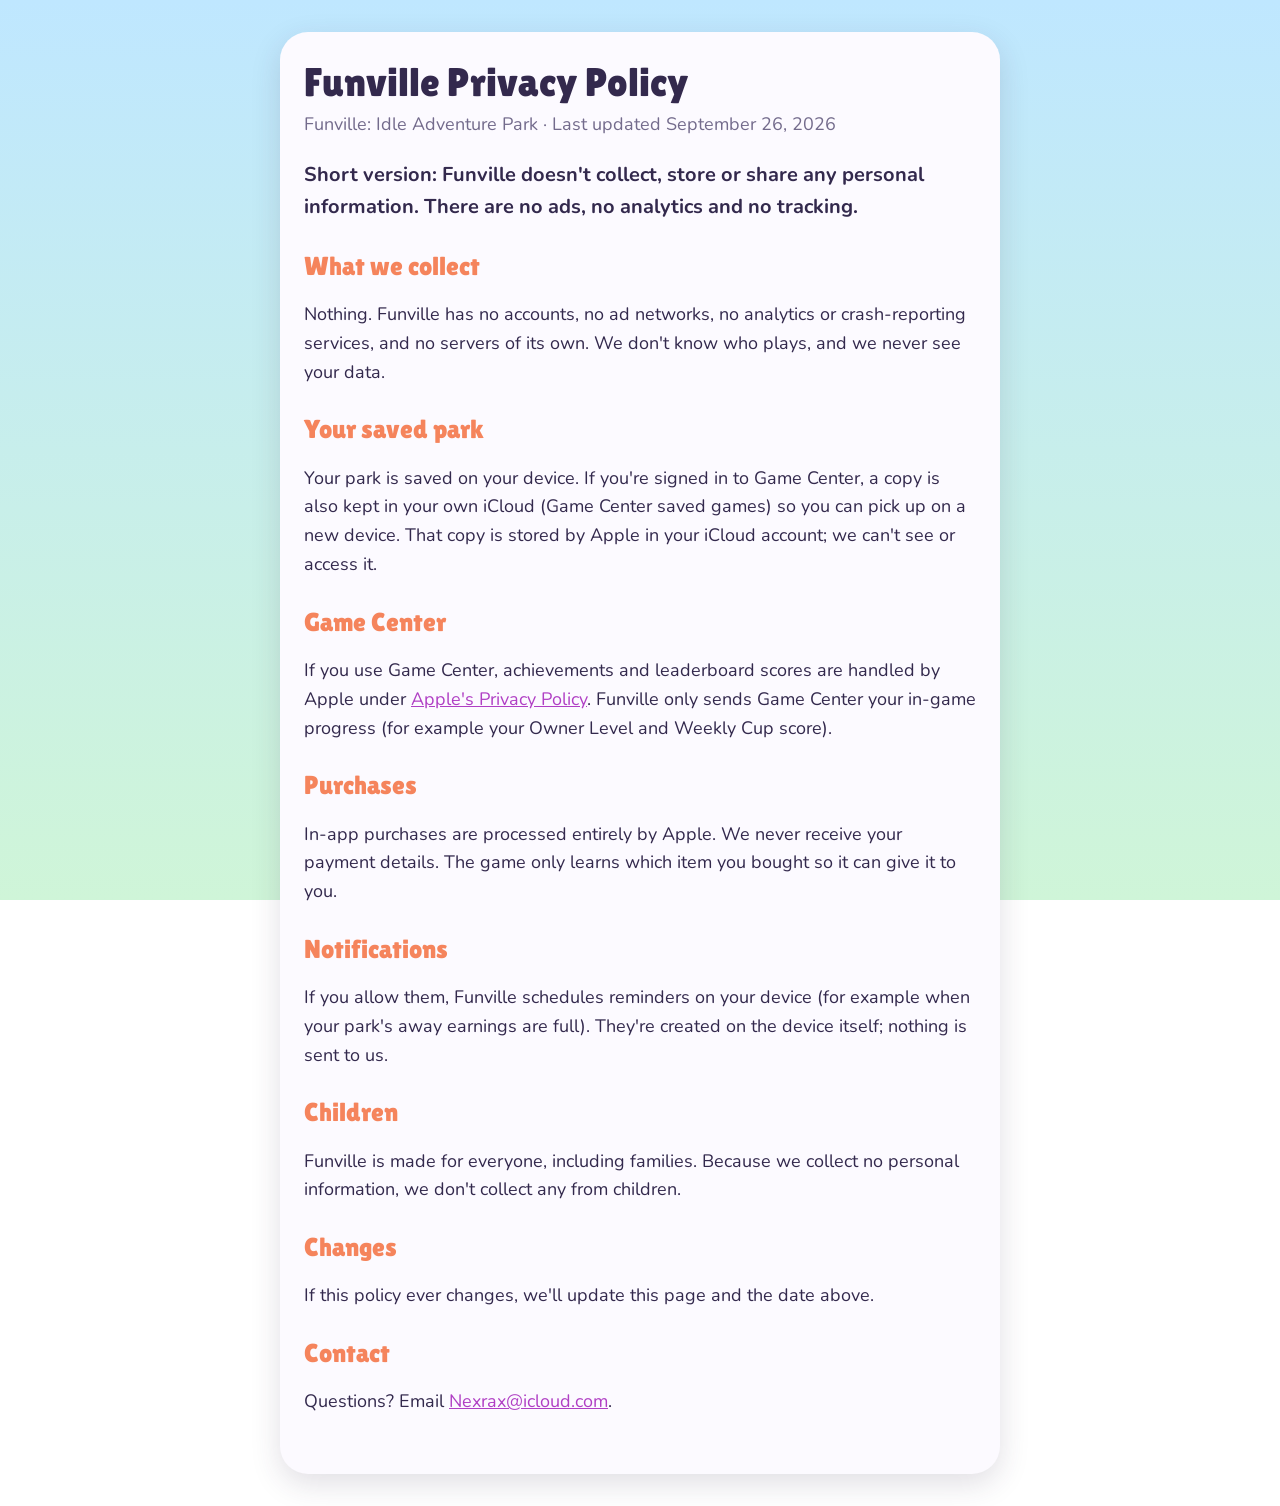
==== privacy.html @ 4a24f175 "Funville support and privacy pages" ====
<!doctype html>
<html lang="en">
<head>
<meta charset="utf-8">
<meta name="viewport" content="width=device-width, initial-scale=1">
<title>Funville Privacy Policy</title>
<link href="https://fonts.googleapis.com/css2?family=Lilita+One&family=Nunito:wght@400;700;900&display=swap" rel="stylesheet">
<link rel="stylesheet" href="site.css">
</head>
<body>
<main>
<h1>Funville Privacy Policy</h1>
<p class="meta">Funville: Idle Adventure Park · Last updated September 26, 2026</p>

<p class="lead">Short version: Funville doesn't collect, store or share any personal information. There are no ads, no analytics and no tracking.</p>

<h2>What we collect</h2>
<p>Nothing. Funville has no accounts, no ad networks, no analytics or crash-reporting services, and no servers of its own. We don't know who plays, and we never see your data.</p>

<h2>Your saved park</h2>
<p>Your park is saved on your device. If you're signed in to Game Center, a copy is also kept in your own iCloud (Game Center saved games) so you can pick up on a new device. That copy is stored by Apple in your iCloud account; we can't see or access it.</p>

<h2>Game Center</h2>
<p>If you use Game Center, achievements and leaderboard scores are handled by Apple under <a href="https://www.apple.com/legal/privacy/">Apple's Privacy Policy</a>. Funville only sends Game Center your in-game progress (for example your Owner Level and Weekly Cup score).</p>

<h2>Purchases</h2>
<p>In-app purchases are processed entirely by Apple. We never receive your payment details. The game only learns which item you bought so it can give it to you.</p>

<h2>Notifications</h2>
<p>If you allow them, Funville schedules reminders on your device (for example when your park's away earnings are full). They're created on the device itself; nothing is sent to us.</p>

<h2>Children</h2>
<p>Funville is made for everyone, including families. Because we collect no personal information, we don't collect any from children.</p>

<h2>Changes</h2>
<p>If this policy ever changes, we'll update this page and the date above.</p>

<h2>Contact</h2>
<p>Questions? Email <a href="mailto:Nexrax@icloud.com">Nexrax@icloud.com</a>.</p>
</main>
</body>
</html>
---- site.css ----
:root { --ink: #33294D; --soft: #736B8C; --coral: #F5845C; --paper: #FCFAFF; --sky: #BFE7FF; --mint: #CFF5D8; }
* { box-sizing: border-box; }
body { margin: 0; font: 400 18px/1.6 'Nunito', system-ui, sans-serif; color: var(--ink);
  background: linear-gradient(180deg, var(--sky), var(--mint)) fixed; }
main { max-width: 720px; margin: 32px auto; padding: 28px 24px 40px; background: var(--paper);
  border-radius: 28px; box-shadow: 0 10px 30px rgba(51, 41, 77, .15); }
@media (max-width: 760px) { main { margin: 16px; } }
h1 { font: 400 40px/1.1 'Lilita One', sans-serif; margin: 0 0 6px; }
h2 { font: 400 26px/1.2 'Lilita One', sans-serif; color: var(--coral); margin: 28px 0 6px; }
h3 { font-weight: 900; font-size: 19px; margin: 18px 0 2px; }
.meta { color: var(--soft); margin: 0 0 18px; }
.lead { font-weight: 700; font-size: 20px; }
a { color: #B03FC4; }
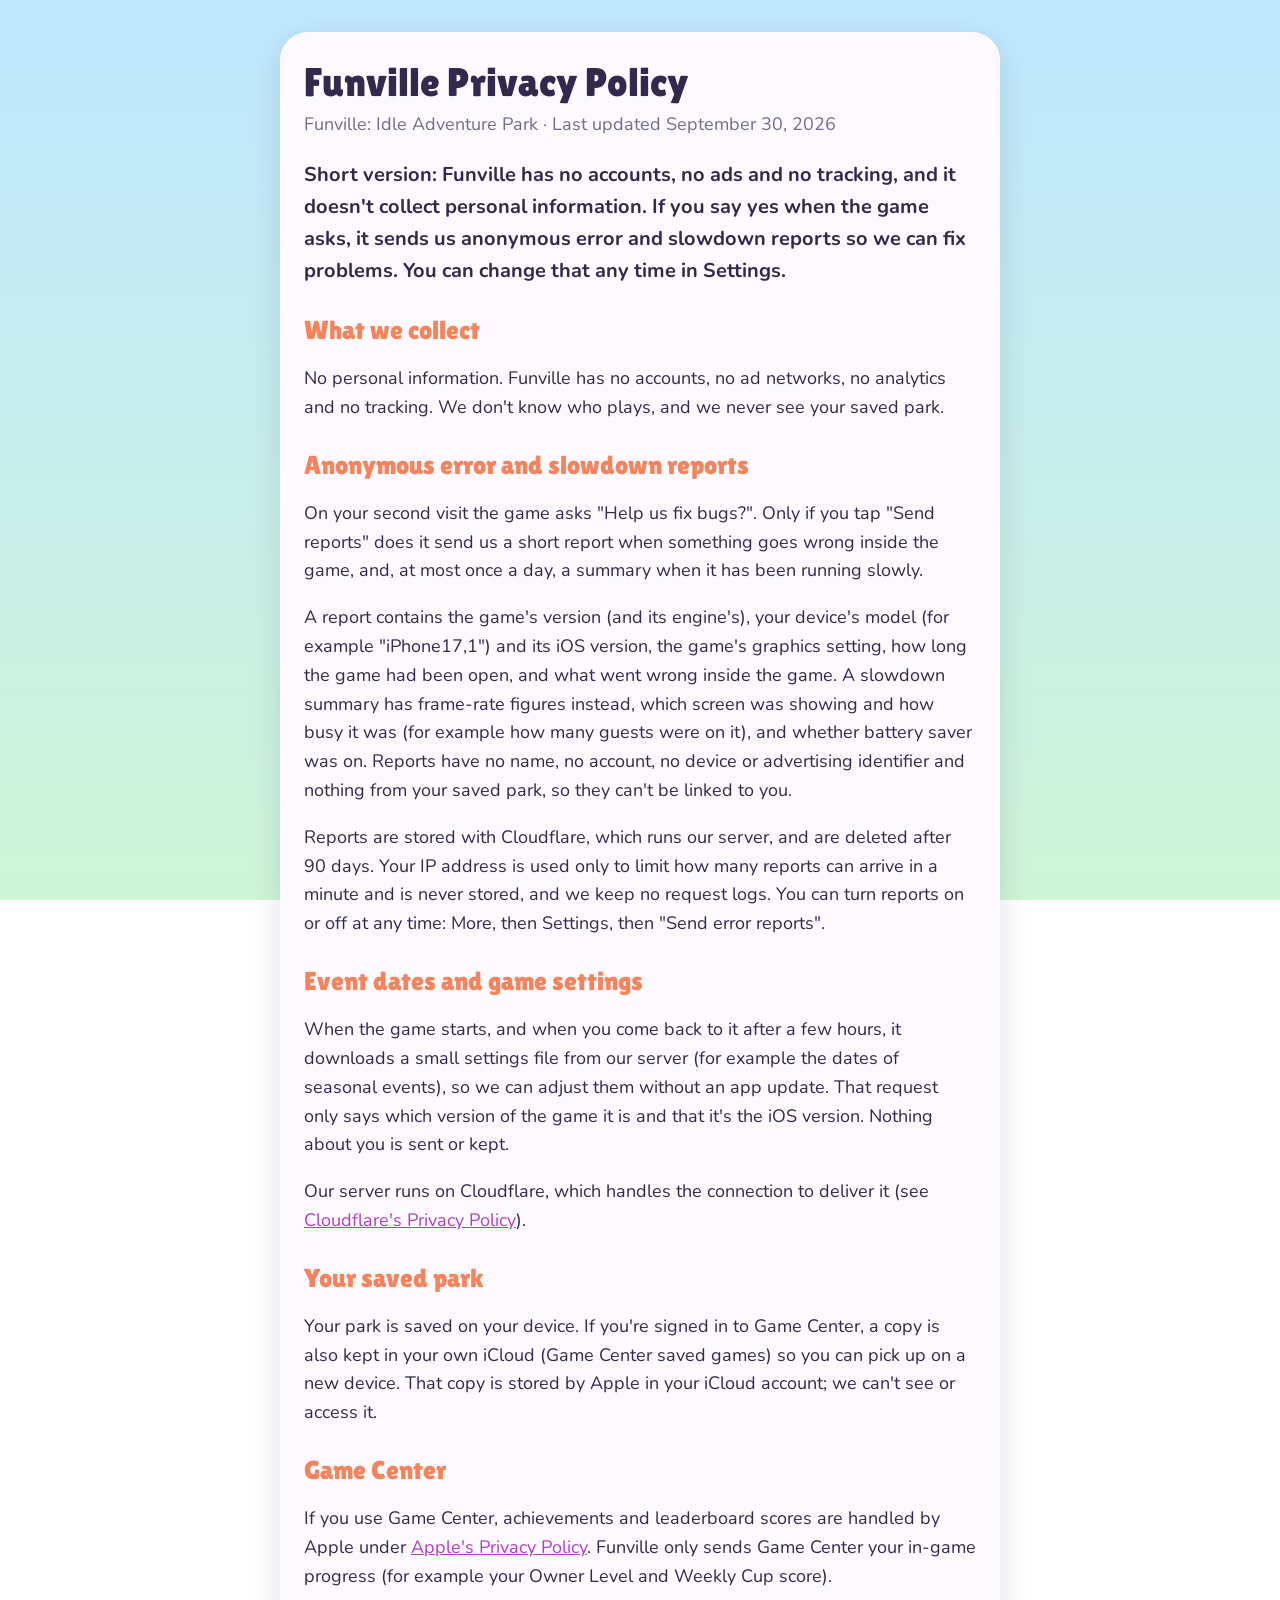
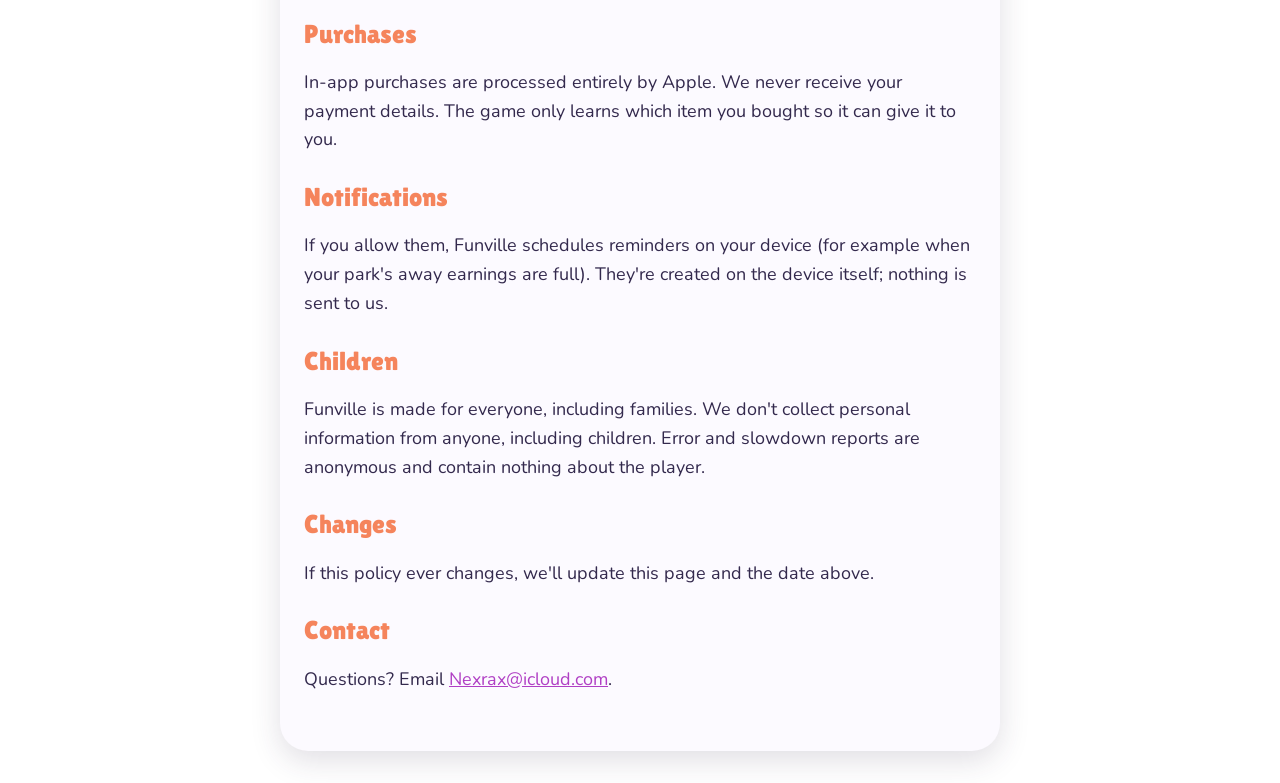
==== commit 5ac844e4: "Privacy policy: the opt-in anonymous error and slowdown reports, and the game-settings download Co-A" ====
--- a/privacy.html
+++ b/privacy.html
@@ -10,12 +10,21 @@
 <body>
 <main>
 <h1>Funville Privacy Policy</h1>
-<p class="meta">Funville: Idle Adventure Park · Last updated September 26, 2026</p>
+<p class="meta">Funville: Idle Adventure Park · Last updated September 30, 2026</p>
 
-<p class="lead">Short version: Funville doesn't collect, store or share any personal information. There are no ads, no analytics and no tracking.</p>
+<p class="lead">Short version: Funville has no accounts, no ads and no tracking, and it doesn't collect personal information. If you say yes when the game asks, it sends us anonymous error and slowdown reports so we can fix problems. You can change that any time in Settings.</p>
 
 <h2>What we collect</h2>
-<p>Nothing. Funville has no accounts, no ad networks, no analytics or crash-reporting services, and no servers of its own. We don't know who plays, and we never see your data.</p>
+<p>No personal information. Funville has no accounts, no ad networks, no analytics and no tracking. We don't know who plays, and we never see your saved park.</p>
+
+<h2>Anonymous error and slowdown reports</h2>
+<p>On your second visit the game asks "Help us fix bugs?". Only if you tap "Send reports" does it send us a short report when something goes wrong inside the game, and, at most once a day, a summary when it has been running slowly.</p>
+<p>A report contains the game's version (and its engine's), your device's model (for example "iPhone17,1") and its iOS version, the game's graphics setting, how long the game had been open, and what went wrong inside the game. A slowdown summary has frame-rate figures instead, which screen was showing and how busy it was (for example how many guests were on it), and whether battery saver was on. Reports have no name, no account, no device or advertising identifier and nothing from your saved park, so they can't be linked to you.</p>
+<p>Reports are stored with Cloudflare, which runs our server, and are deleted after 90 days. Your IP address is used only to limit how many reports can arrive in a minute and is never stored, and we keep no request logs. You can turn reports on or off at any time: More, then Settings, then "Send error reports".</p>
+
+<h2>Event dates and game settings</h2>
+<p>When the game starts, and when you come back to it after a few hours, it downloads a small settings file from our server (for example the dates of seasonal events), so we can adjust them without an app update. That request only says which version of the game it is and that it's the iOS version. Nothing about you is sent or kept.</p>
+<p>Our server runs on Cloudflare, which handles the connection to deliver it (see <a href="https://www.cloudflare.com/privacypolicy/">Cloudflare's Privacy Policy</a>).</p>
 
 <h2>Your saved park</h2>
 <p>Your park is saved on your device. If you're signed in to Game Center, a copy is also kept in your own iCloud (Game Center saved games) so you can pick up on a new device. That copy is stored by Apple in your iCloud account; we can't see or access it.</p>
@@ -30,7 +39,7 @@
 <p>If you allow them, Funville schedules reminders on your device (for example when your park's away earnings are full). They're created on the device itself; nothing is sent to us.</p>
 
 <h2>Children</h2>
-<p>Funville is made for everyone, including families. Because we collect no personal information, we don't collect any from children.</p>
+<p>Funville is made for everyone, including families. We don't collect personal information from anyone, including children. Error and slowdown reports are anonymous and contain nothing about the player.</p>
 
 <h2>Changes</h2>
 <p>If this policy ever changes, we'll update this page and the date above.</p>
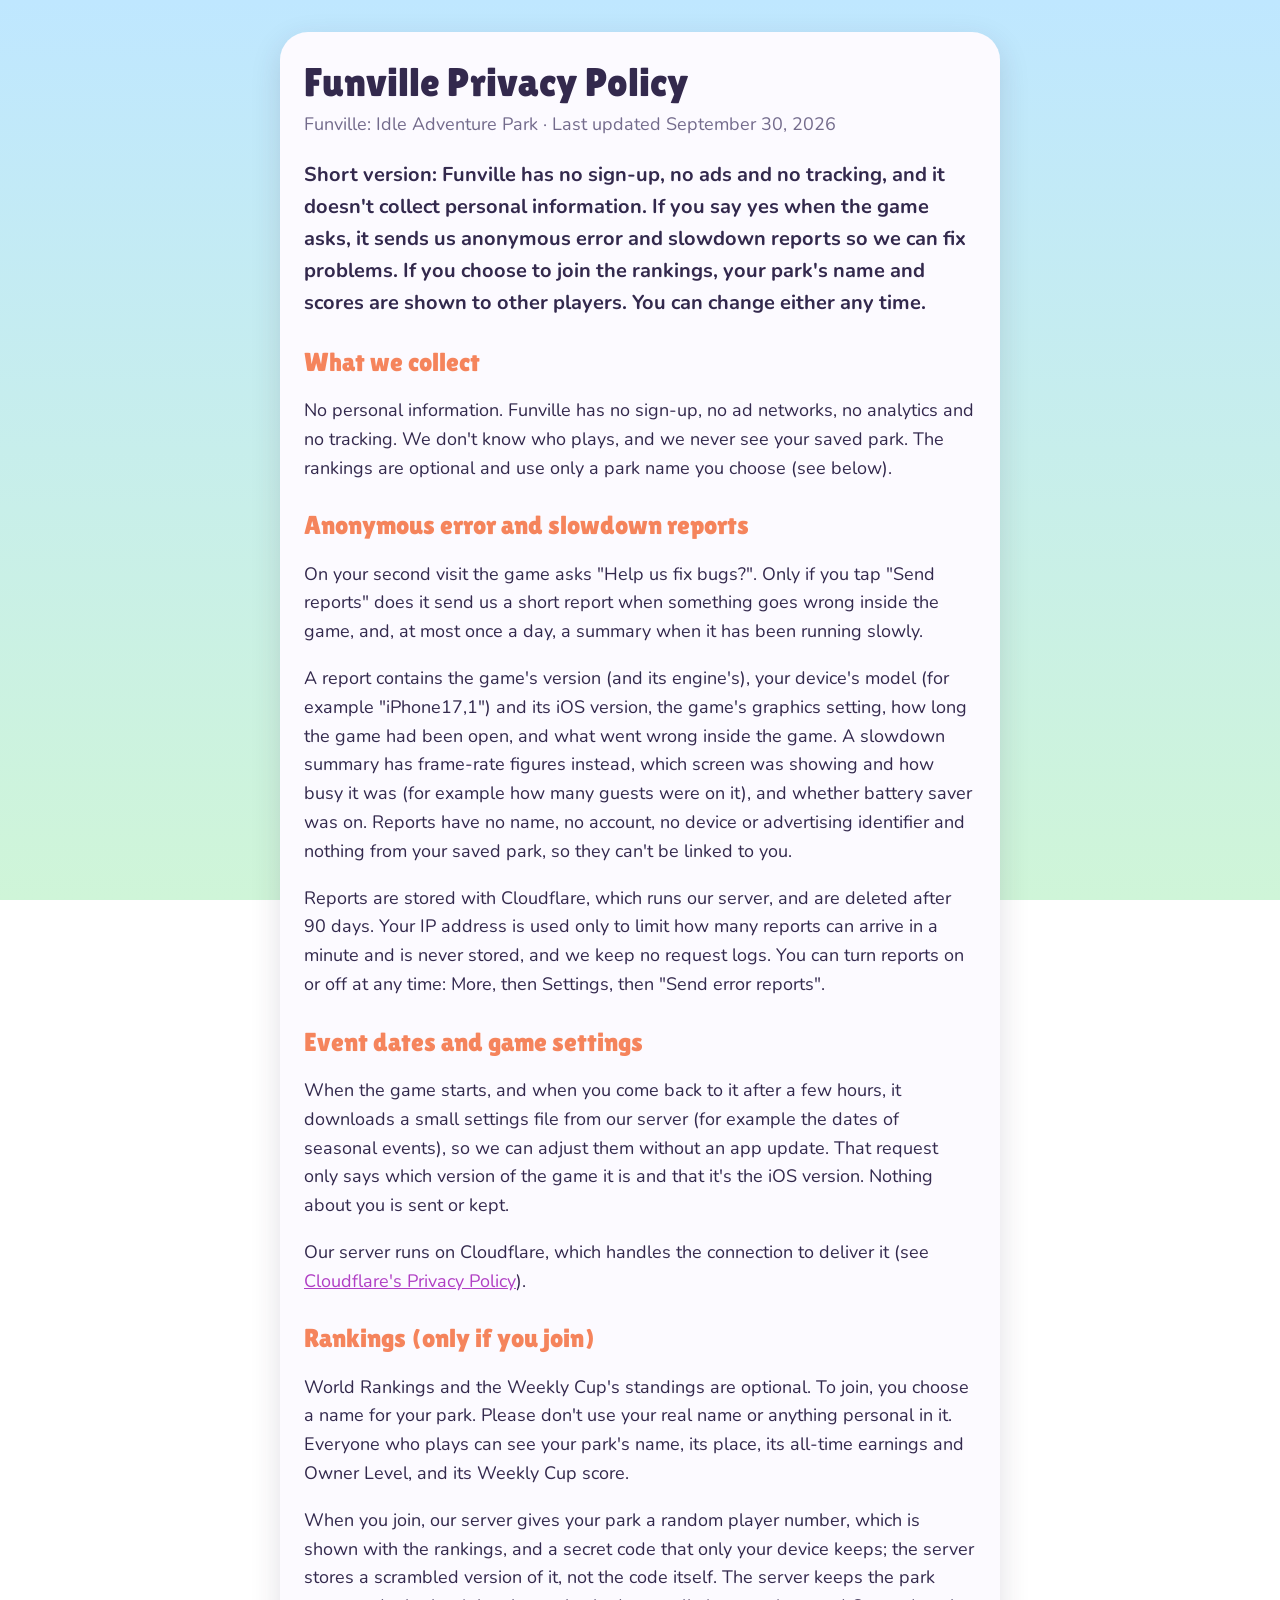
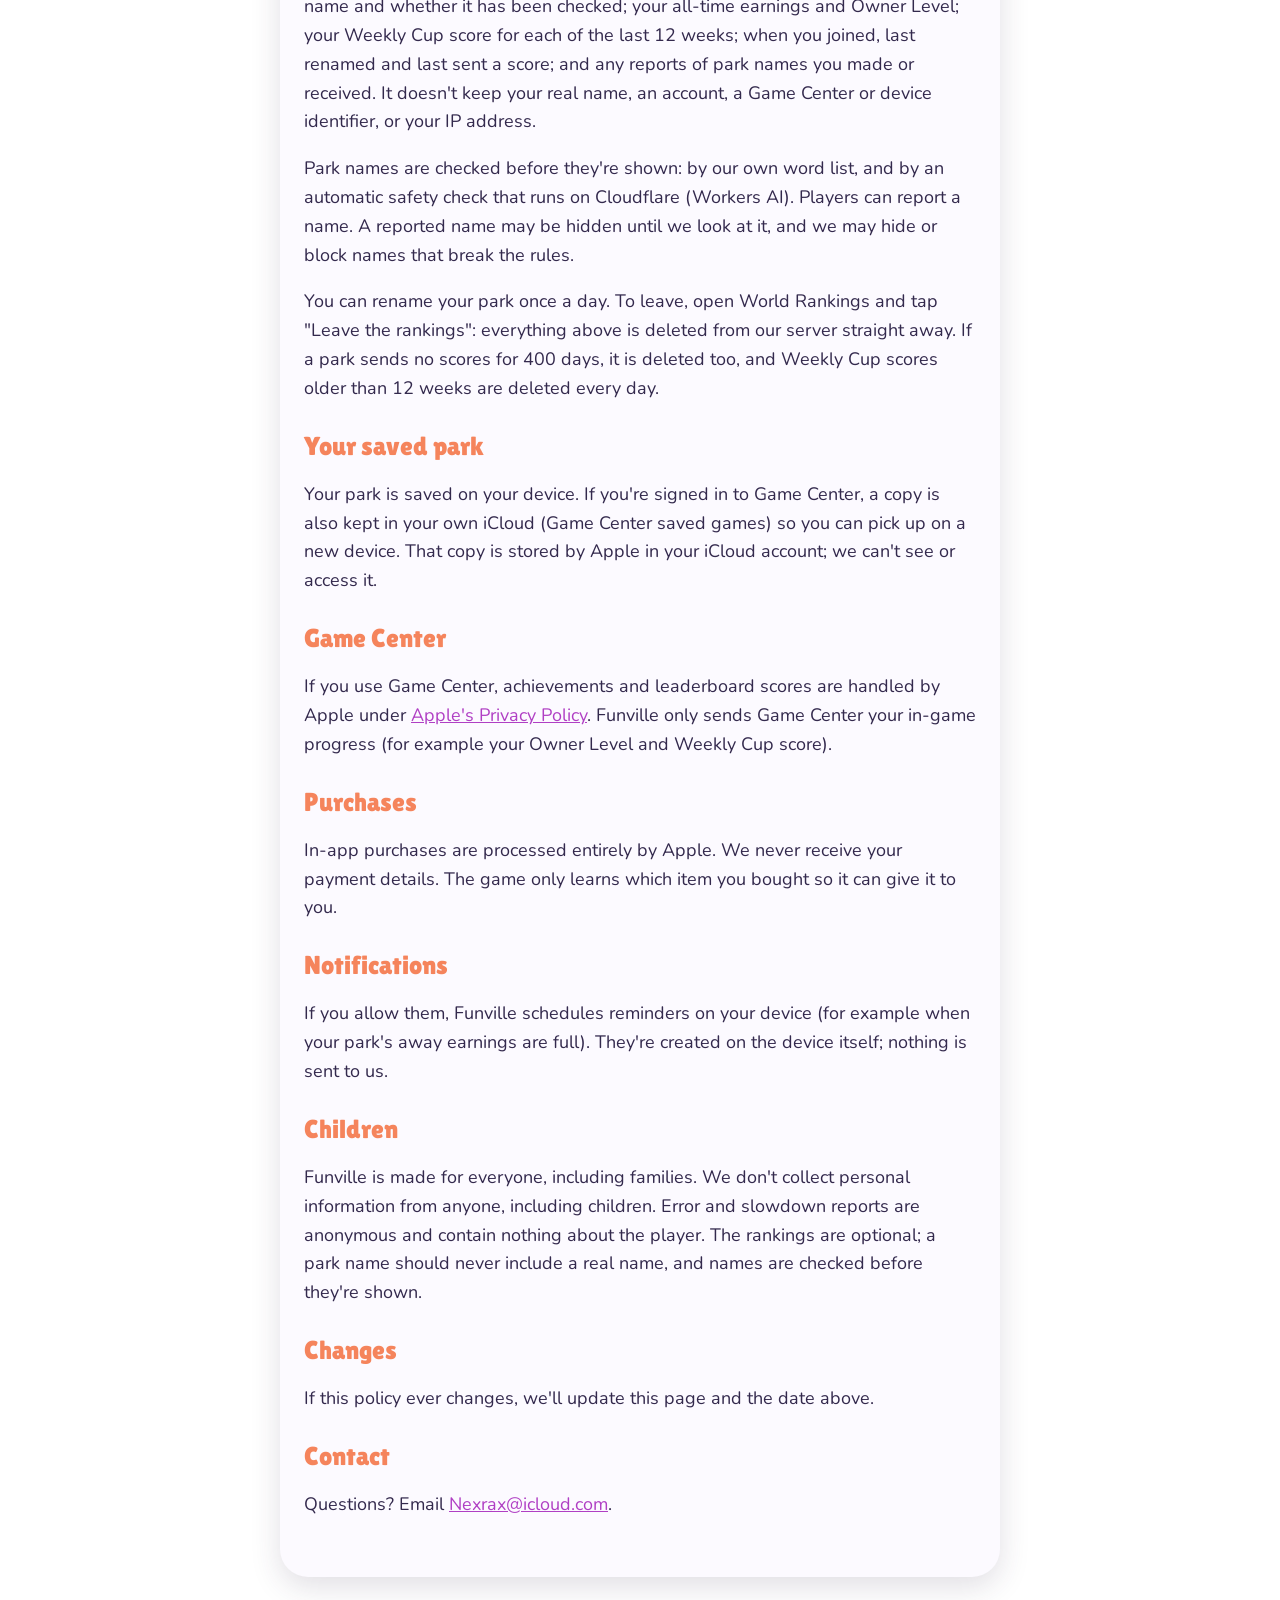
==== commit 7c41bd2c: "Privacy policy: the rankings (World Rankings and the Weekly Cup's standings) Co-Authored-By: Claude " ====
--- a/privacy.html
+++ b/privacy.html
@@ -12,10 +12,10 @@
 <h1>Funville Privacy Policy</h1>
 <p class="meta">Funville: Idle Adventure Park · Last updated September 30, 2026</p>
 
-<p class="lead">Short version: Funville has no accounts, no ads and no tracking, and it doesn't collect personal information. If you say yes when the game asks, it sends us anonymous error and slowdown reports so we can fix problems. You can change that any time in Settings.</p>
+<p class="lead">Short version: Funville has no sign-up, no ads and no tracking, and it doesn't collect personal information. If you say yes when the game asks, it sends us anonymous error and slowdown reports so we can fix problems. If you choose to join the rankings, your park's name and scores are shown to other players. You can change either any time.</p>
 
 <h2>What we collect</h2>
-<p>No personal information. Funville has no accounts, no ad networks, no analytics and no tracking. We don't know who plays, and we never see your saved park.</p>
+<p>No personal information. Funville has no sign-up, no ad networks, no analytics and no tracking. We don't know who plays, and we never see your saved park. The rankings are optional and use only a park name you choose (see below).</p>
 
 <h2>Anonymous error and slowdown reports</h2>
 <p>On your second visit the game asks "Help us fix bugs?". Only if you tap "Send reports" does it send us a short report when something goes wrong inside the game, and, at most once a day, a summary when it has been running slowly.</p>
@@ -25,6 +25,12 @@
 <h2>Event dates and game settings</h2>
 <p>When the game starts, and when you come back to it after a few hours, it downloads a small settings file from our server (for example the dates of seasonal events), so we can adjust them without an app update. That request only says which version of the game it is and that it's the iOS version. Nothing about you is sent or kept.</p>
 <p>Our server runs on Cloudflare, which handles the connection to deliver it (see <a href="https://www.cloudflare.com/privacypolicy/">Cloudflare's Privacy Policy</a>).</p>
+
+<h2>Rankings (only if you join)</h2>
+<p>World Rankings and the Weekly Cup's standings are optional. To join, you choose a name for your park. Please don't use your real name or anything personal in it. Everyone who plays can see your park's name, its place, its all-time earnings and Owner Level, and its Weekly Cup score.</p>
+<p>When you join, our server gives your park a random player number, which is shown with the rankings, and a secret code that only your device keeps; the server stores a scrambled version of it, not the code itself. The server keeps the park name and whether it has been checked; your all-time earnings and Owner Level; your Weekly Cup score for each of the last 12 weeks; when you joined, last renamed and last sent a score; and any reports of park names you made or received. It doesn't keep your real name, an account, a Game Center or device identifier, or your IP address.</p>
+<p>Park names are checked before they're shown: by our own word list, and by an automatic safety check that runs on Cloudflare (Workers AI). Players can report a name. A reported name may be hidden until we look at it, and we may hide or block names that break the rules.</p>
+<p>You can rename your park once a day. To leave, open World Rankings and tap "Leave the rankings": everything above is deleted from our server straight away. If a park sends no scores for 400 days, it is deleted too, and Weekly Cup scores older than 12 weeks are deleted every day.</p>
 
 <h2>Your saved park</h2>
 <p>Your park is saved on your device. If you're signed in to Game Center, a copy is also kept in your own iCloud (Game Center saved games) so you can pick up on a new device. That copy is stored by Apple in your iCloud account; we can't see or access it.</p>
@@ -39,7 +45,7 @@
 <p>If you allow them, Funville schedules reminders on your device (for example when your park's away earnings are full). They're created on the device itself; nothing is sent to us.</p>
 
 <h2>Children</h2>
-<p>Funville is made for everyone, including families. We don't collect personal information from anyone, including children. Error and slowdown reports are anonymous and contain nothing about the player.</p>
+<p>Funville is made for everyone, including families. We don't collect personal information from anyone, including children. Error and slowdown reports are anonymous and contain nothing about the player. The rankings are optional; a park name should never include a real name, and names are checked before they're shown.</p>
 
 <h2>Changes</h2>
 <p>If this policy ever changes, we'll update this page and the date above.</p>
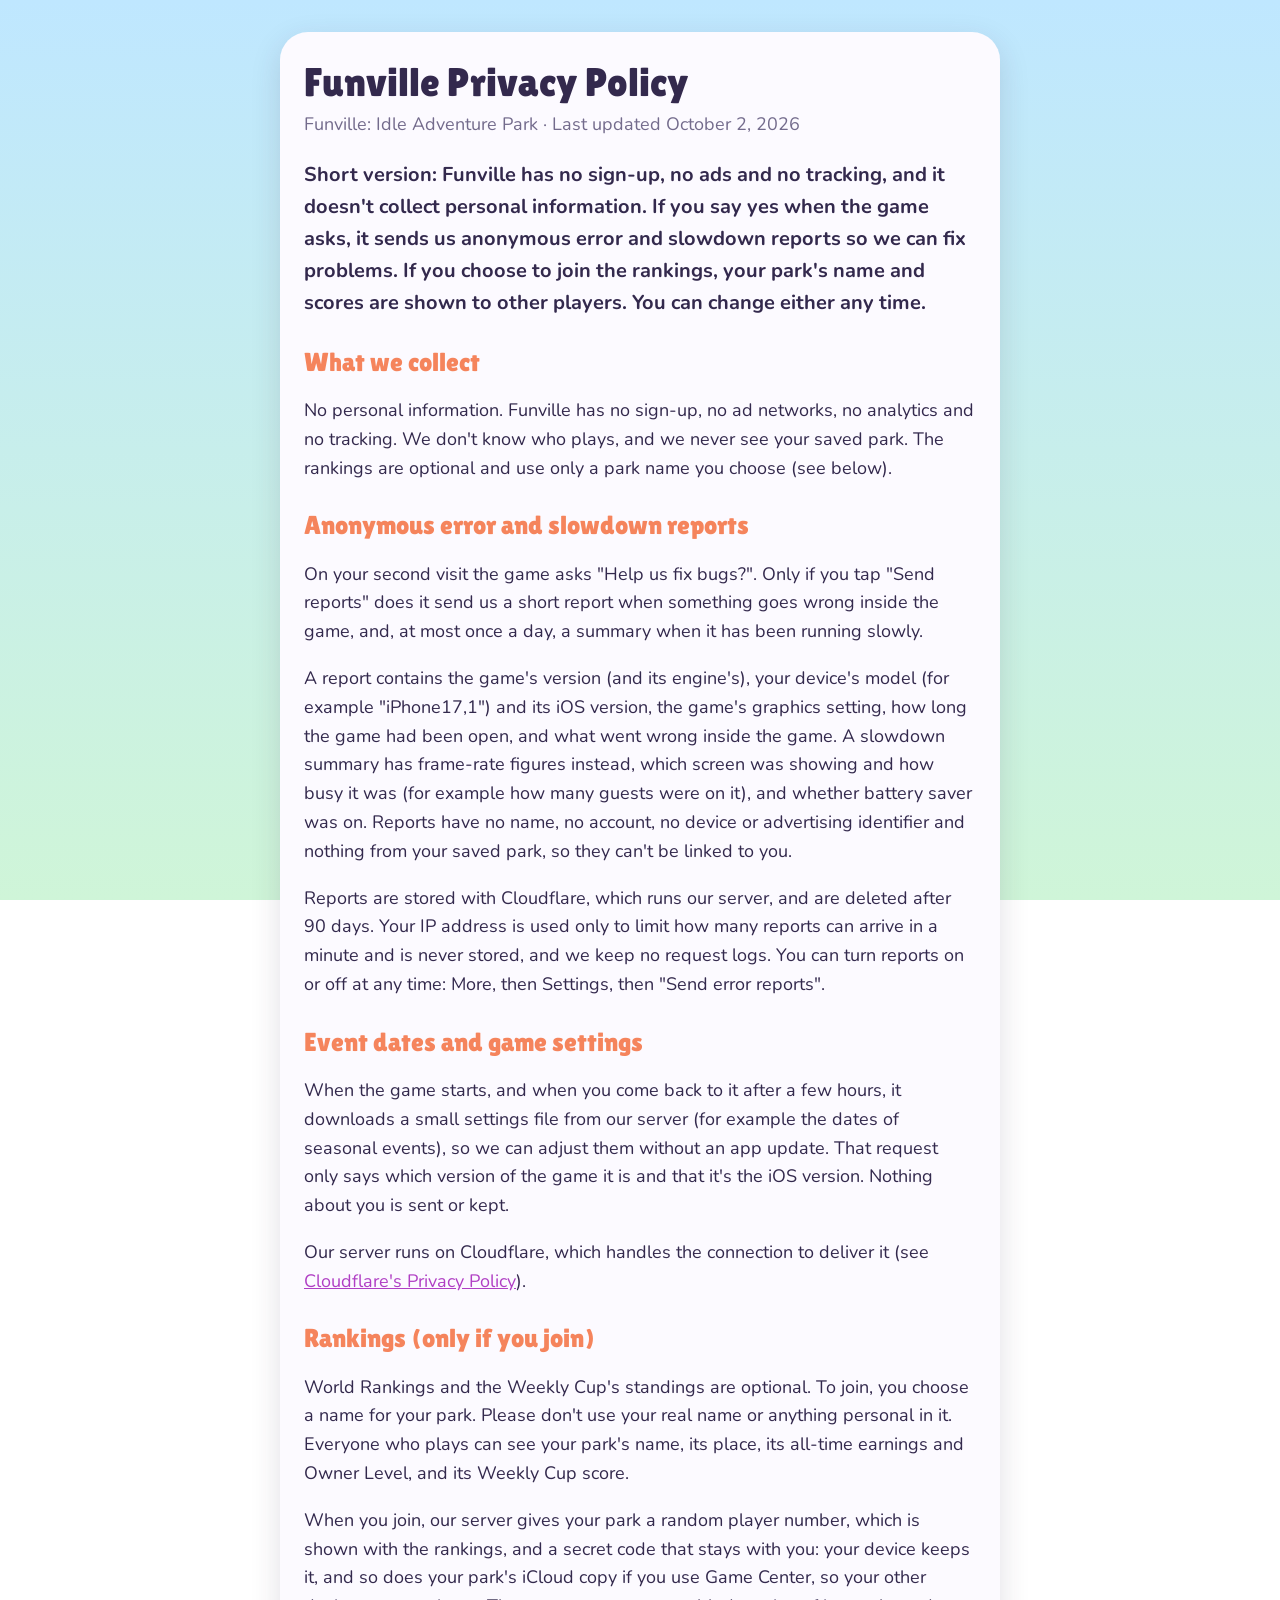
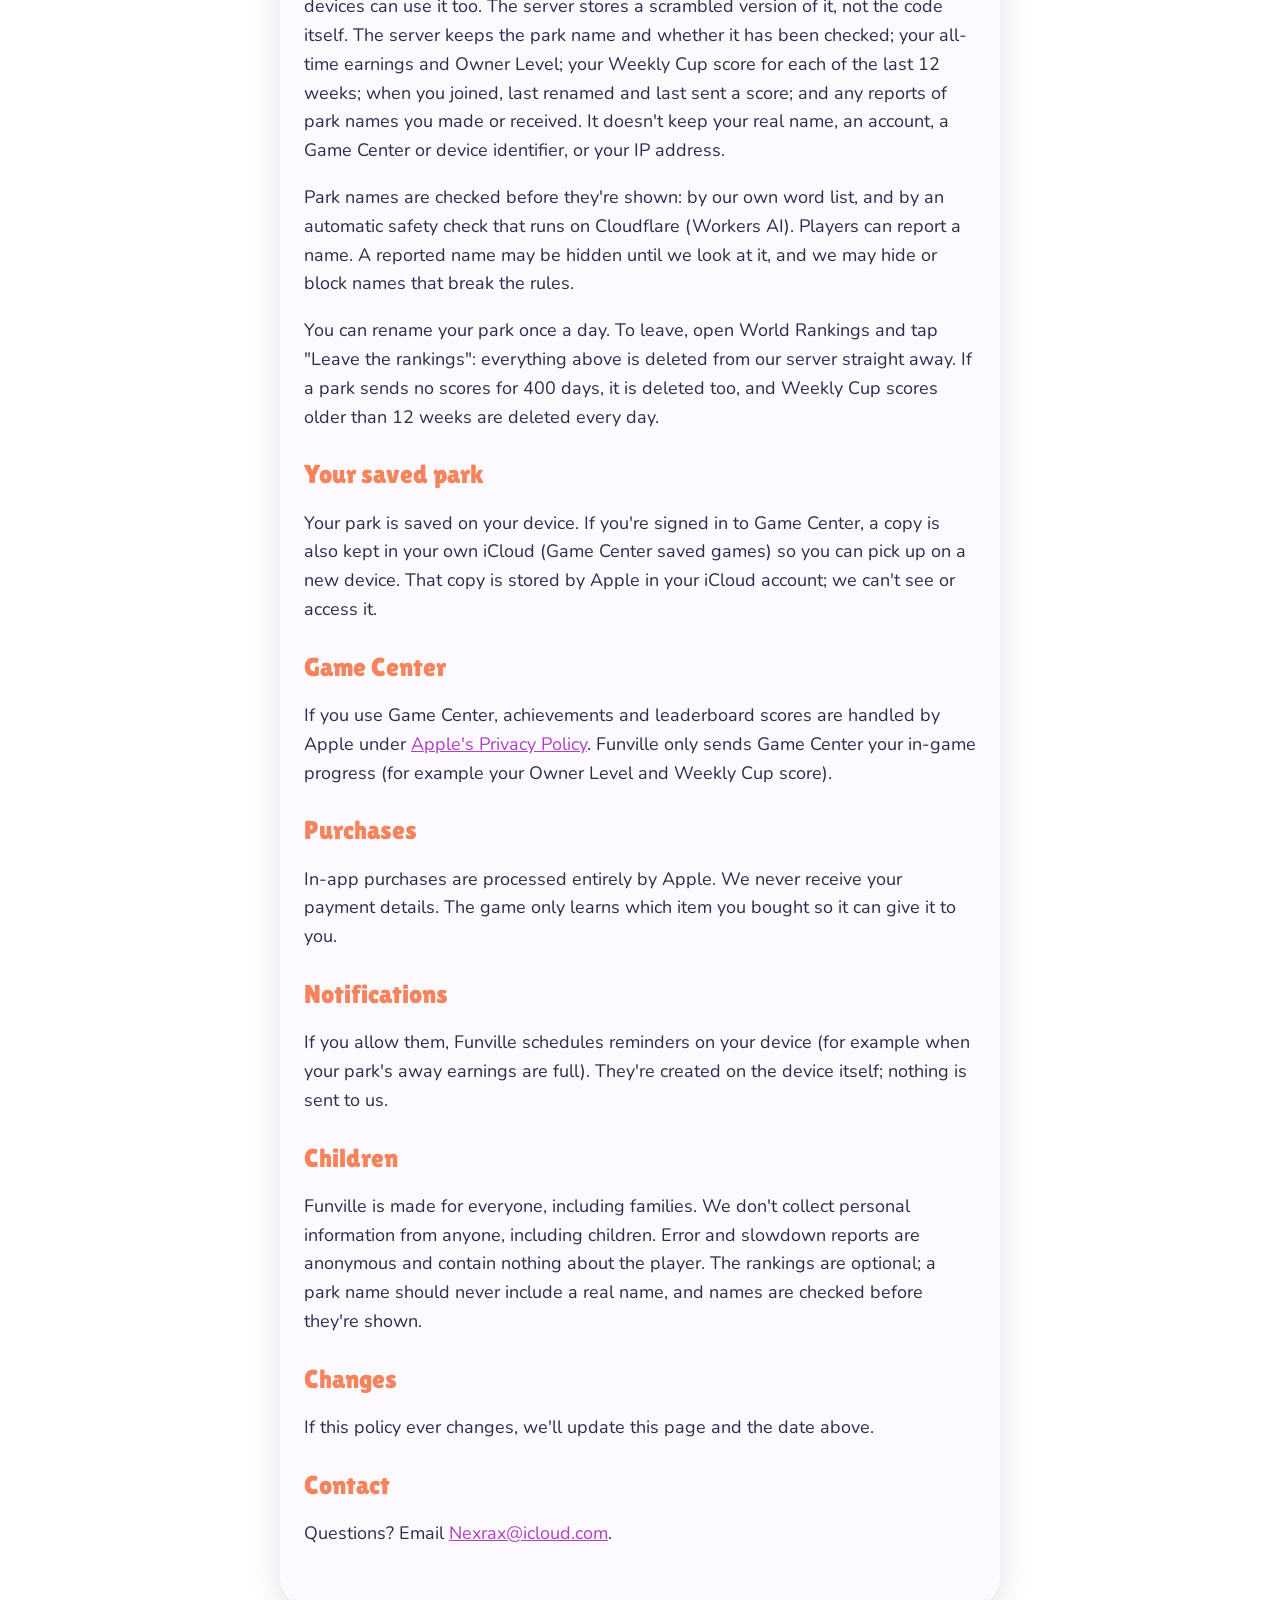
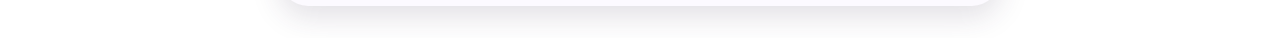
==== commit a4eac7f4: "Privacy policy: the rankings' secret code also goes in the park's iCloud copy, so the player's other" ====
--- a/privacy.html
+++ b/privacy.html
@@ -10,7 +10,7 @@
 <body>
 <main>
 <h1>Funville Privacy Policy</h1>
-<p class="meta">Funville: Idle Adventure Park · Last updated September 30, 2026</p>
+<p class="meta">Funville: Idle Adventure Park · Last updated October 2, 2026</p>
 
 <p class="lead">Short version: Funville has no sign-up, no ads and no tracking, and it doesn't collect personal information. If you say yes when the game asks, it sends us anonymous error and slowdown reports so we can fix problems. If you choose to join the rankings, your park's name and scores are shown to other players. You can change either any time.</p>
 
@@ -28,7 +28,7 @@
 
 <h2>Rankings (only if you join)</h2>
 <p>World Rankings and the Weekly Cup's standings are optional. To join, you choose a name for your park. Please don't use your real name or anything personal in it. Everyone who plays can see your park's name, its place, its all-time earnings and Owner Level, and its Weekly Cup score.</p>
-<p>When you join, our server gives your park a random player number, which is shown with the rankings, and a secret code that only your device keeps; the server stores a scrambled version of it, not the code itself. The server keeps the park name and whether it has been checked; your all-time earnings and Owner Level; your Weekly Cup score for each of the last 12 weeks; when you joined, last renamed and last sent a score; and any reports of park names you made or received. It doesn't keep your real name, an account, a Game Center or device identifier, or your IP address.</p>
+<p>When you join, our server gives your park a random player number, which is shown with the rankings, and a secret code that stays with you: your device keeps it, and so does your park's iCloud copy if you use Game Center, so your other devices can use it too. The server stores a scrambled version of it, not the code itself. The server keeps the park name and whether it has been checked; your all-time earnings and Owner Level; your Weekly Cup score for each of the last 12 weeks; when you joined, last renamed and last sent a score; and any reports of park names you made or received. It doesn't keep your real name, an account, a Game Center or device identifier, or your IP address.</p>
 <p>Park names are checked before they're shown: by our own word list, and by an automatic safety check that runs on Cloudflare (Workers AI). Players can report a name. A reported name may be hidden until we look at it, and we may hide or block names that break the rules.</p>
 <p>You can rename your park once a day. To leave, open World Rankings and tap "Leave the rankings": everything above is deleted from our server straight away. If a park sends no scores for 400 days, it is deleted too, and Weekly Cup scores older than 12 weeks are deleted every day.</p>
 
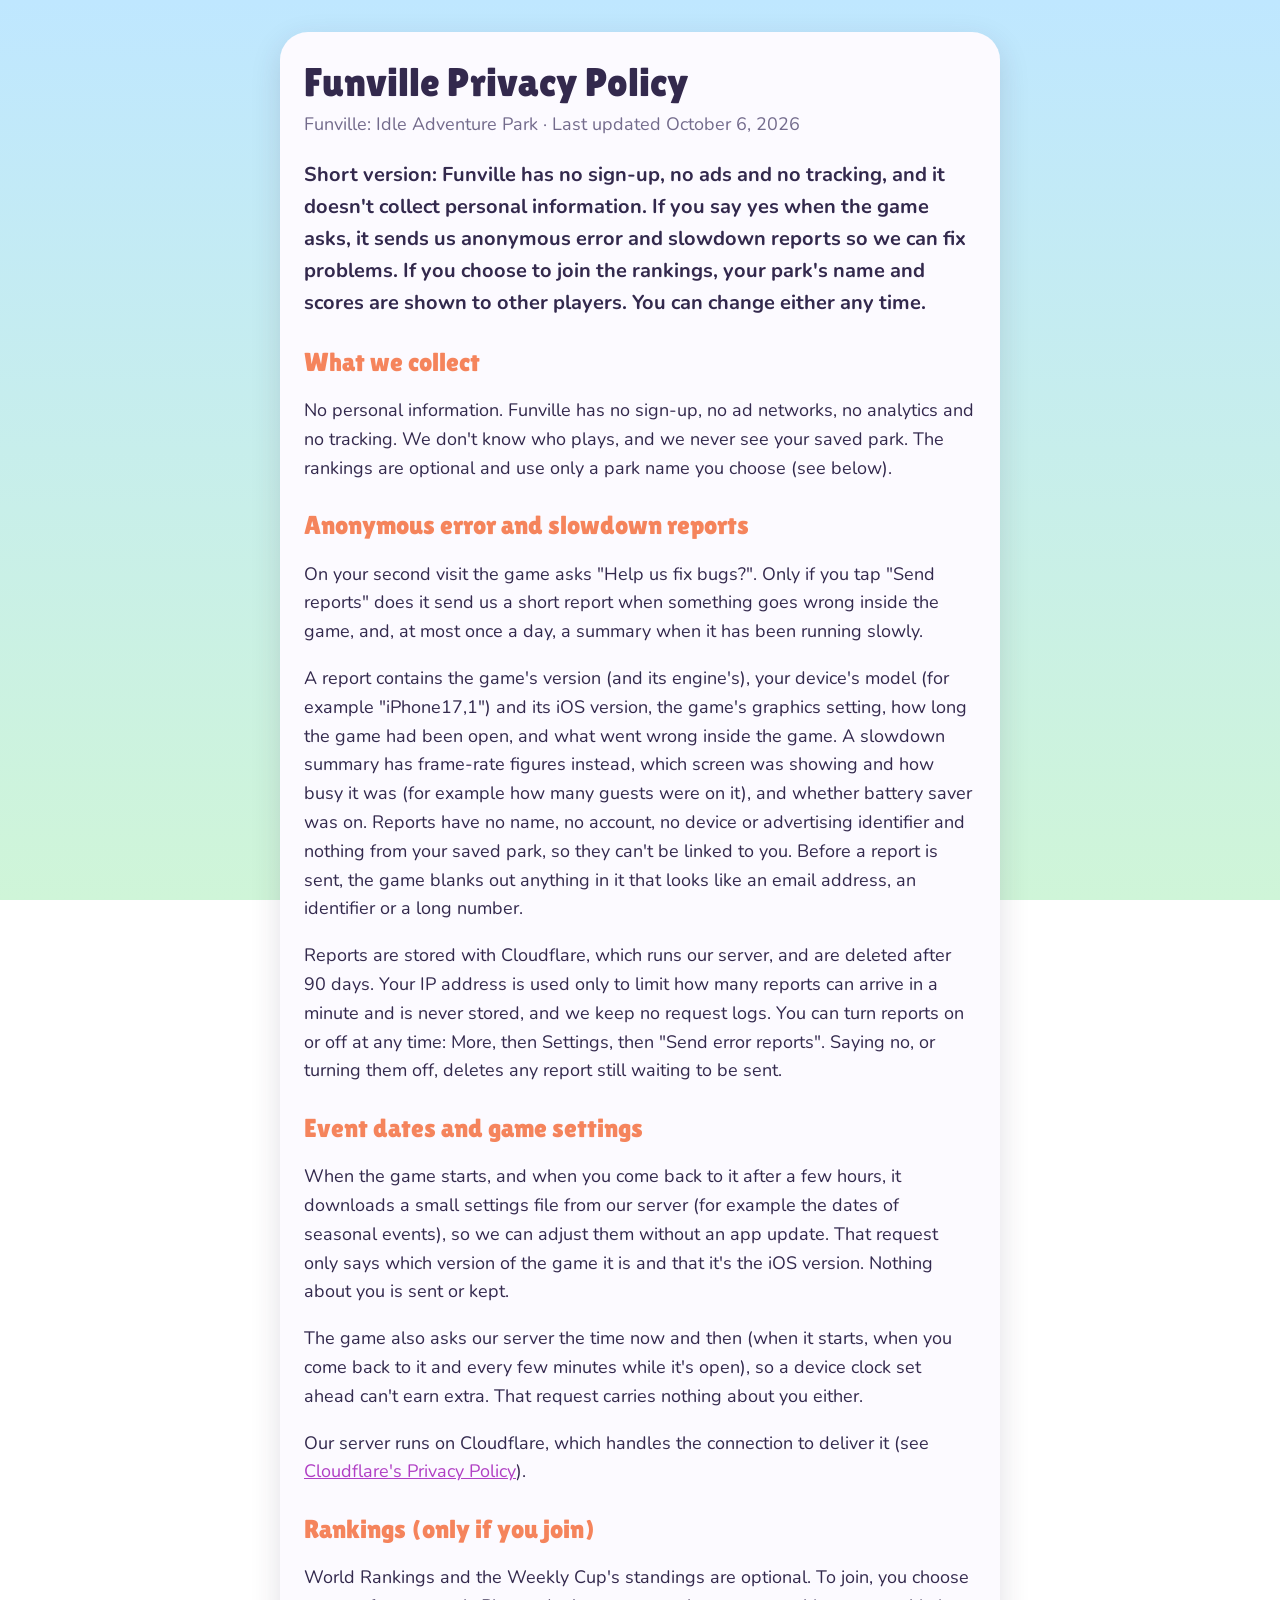
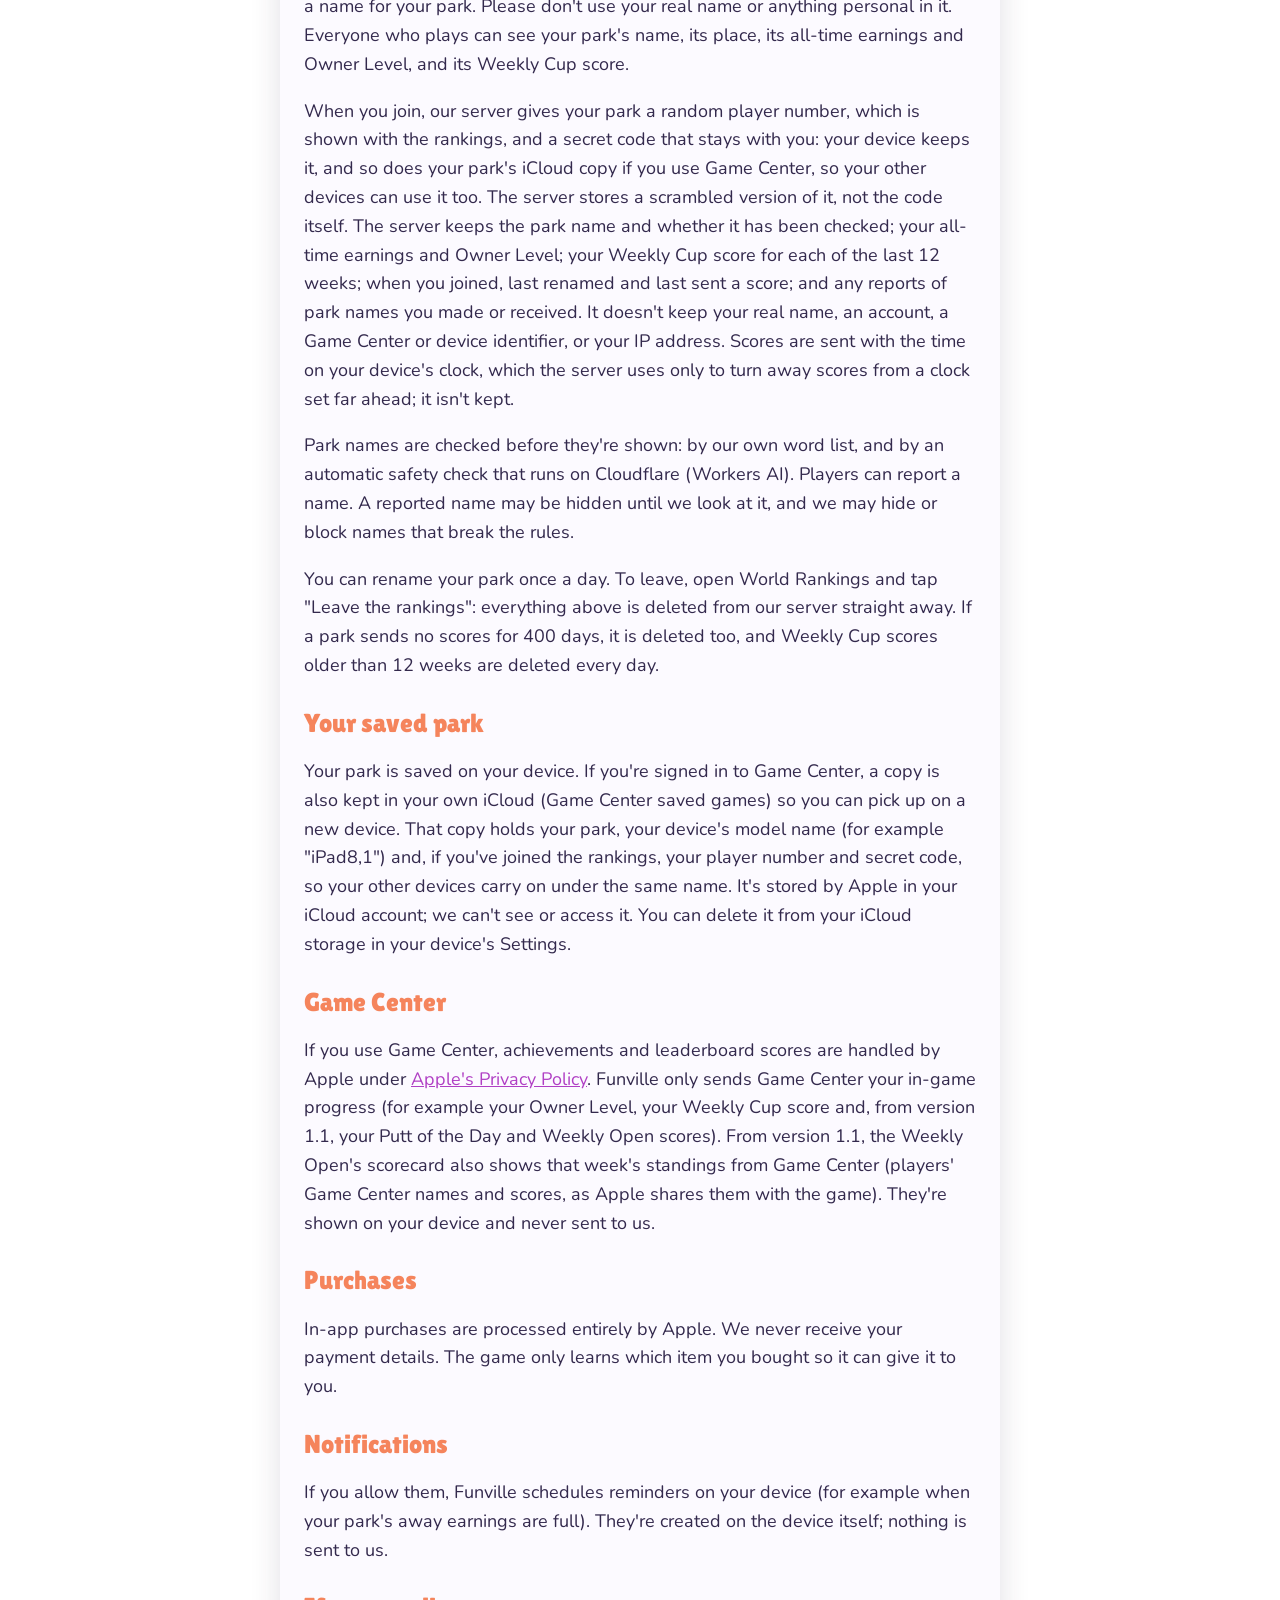
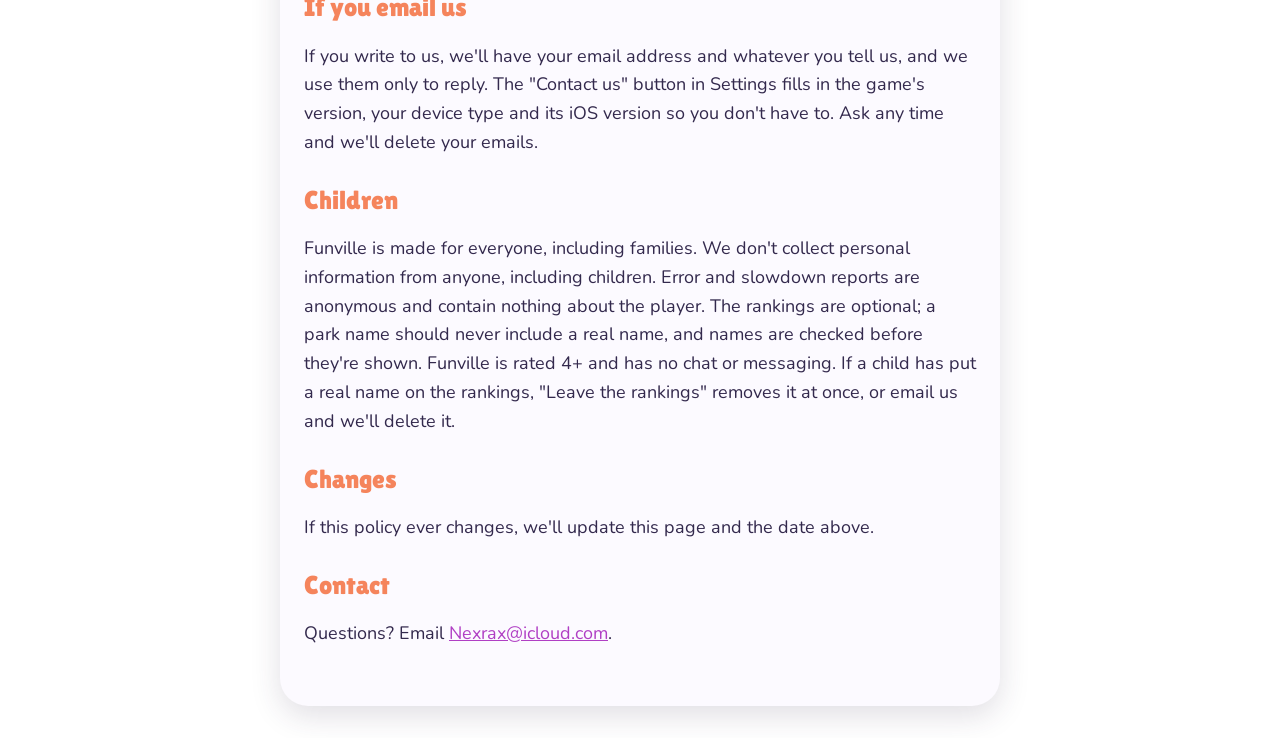
==== commit 14c4e7ed: "Privacy policy for 1.1: reports are scrubbed of anything like an email, an ID or a long number befor" ====
--- a/privacy.html
+++ b/privacy.html
@@ -10,7 +10,7 @@
 <body>
 <main>
 <h1>Funville Privacy Policy</h1>
-<p class="meta">Funville: Idle Adventure Park · Last updated October 2, 2026</p>
+<p class="meta">Funville: Idle Adventure Park · Last updated October 6, 2026</p>
 
 <p class="lead">Short version: Funville has no sign-up, no ads and no tracking, and it doesn't collect personal information. If you say yes when the game asks, it sends us anonymous error and slowdown reports so we can fix problems. If you choose to join the rankings, your park's name and scores are shown to other players. You can change either any time.</p>
 
@@ -19,24 +19,25 @@
 
 <h2>Anonymous error and slowdown reports</h2>
 <p>On your second visit the game asks "Help us fix bugs?". Only if you tap "Send reports" does it send us a short report when something goes wrong inside the game, and, at most once a day, a summary when it has been running slowly.</p>
-<p>A report contains the game's version (and its engine's), your device's model (for example "iPhone17,1") and its iOS version, the game's graphics setting, how long the game had been open, and what went wrong inside the game. A slowdown summary has frame-rate figures instead, which screen was showing and how busy it was (for example how many guests were on it), and whether battery saver was on. Reports have no name, no account, no device or advertising identifier and nothing from your saved park, so they can't be linked to you.</p>
-<p>Reports are stored with Cloudflare, which runs our server, and are deleted after 90 days. Your IP address is used only to limit how many reports can arrive in a minute and is never stored, and we keep no request logs. You can turn reports on or off at any time: More, then Settings, then "Send error reports".</p>
+<p>A report contains the game's version (and its engine's), your device's model (for example "iPhone17,1") and its iOS version, the game's graphics setting, how long the game had been open, and what went wrong inside the game. A slowdown summary has frame-rate figures instead, which screen was showing and how busy it was (for example how many guests were on it), and whether battery saver was on. Reports have no name, no account, no device or advertising identifier and nothing from your saved park, so they can't be linked to you. Before a report is sent, the game blanks out anything in it that looks like an email address, an identifier or a long number.</p>
+<p>Reports are stored with Cloudflare, which runs our server, and are deleted after 90 days. Your IP address is used only to limit how many reports can arrive in a minute and is never stored, and we keep no request logs. You can turn reports on or off at any time: More, then Settings, then "Send error reports". Saying no, or turning them off, deletes any report still waiting to be sent.</p>
 
 <h2>Event dates and game settings</h2>
 <p>When the game starts, and when you come back to it after a few hours, it downloads a small settings file from our server (for example the dates of seasonal events), so we can adjust them without an app update. That request only says which version of the game it is and that it's the iOS version. Nothing about you is sent or kept.</p>
+<p>The game also asks our server the time now and then (when it starts, when you come back to it and every few minutes while it's open), so a device clock set ahead can't earn extra. That request carries nothing about you either.</p>
 <p>Our server runs on Cloudflare, which handles the connection to deliver it (see <a href="https://www.cloudflare.com/privacypolicy/">Cloudflare's Privacy Policy</a>).</p>
 
 <h2>Rankings (only if you join)</h2>
 <p>World Rankings and the Weekly Cup's standings are optional. To join, you choose a name for your park. Please don't use your real name or anything personal in it. Everyone who plays can see your park's name, its place, its all-time earnings and Owner Level, and its Weekly Cup score.</p>
-<p>When you join, our server gives your park a random player number, which is shown with the rankings, and a secret code that stays with you: your device keeps it, and so does your park's iCloud copy if you use Game Center, so your other devices can use it too. The server stores a scrambled version of it, not the code itself. The server keeps the park name and whether it has been checked; your all-time earnings and Owner Level; your Weekly Cup score for each of the last 12 weeks; when you joined, last renamed and last sent a score; and any reports of park names you made or received. It doesn't keep your real name, an account, a Game Center or device identifier, or your IP address.</p>
+<p>When you join, our server gives your park a random player number, which is shown with the rankings, and a secret code that stays with you: your device keeps it, and so does your park's iCloud copy if you use Game Center, so your other devices can use it too. The server stores a scrambled version of it, not the code itself. The server keeps the park name and whether it has been checked; your all-time earnings and Owner Level; your Weekly Cup score for each of the last 12 weeks; when you joined, last renamed and last sent a score; and any reports of park names you made or received. It doesn't keep your real name, an account, a Game Center or device identifier, or your IP address. Scores are sent with the time on your device's clock, which the server uses only to turn away scores from a clock set far ahead; it isn't kept.</p>
 <p>Park names are checked before they're shown: by our own word list, and by an automatic safety check that runs on Cloudflare (Workers AI). Players can report a name. A reported name may be hidden until we look at it, and we may hide or block names that break the rules.</p>
 <p>You can rename your park once a day. To leave, open World Rankings and tap "Leave the rankings": everything above is deleted from our server straight away. If a park sends no scores for 400 days, it is deleted too, and Weekly Cup scores older than 12 weeks are deleted every day.</p>
 
 <h2>Your saved park</h2>
-<p>Your park is saved on your device. If you're signed in to Game Center, a copy is also kept in your own iCloud (Game Center saved games) so you can pick up on a new device. That copy is stored by Apple in your iCloud account; we can't see or access it.</p>
+<p>Your park is saved on your device. If you're signed in to Game Center, a copy is also kept in your own iCloud (Game Center saved games) so you can pick up on a new device. That copy holds your park, your device's model name (for example "iPad8,1") and, if you've joined the rankings, your player number and secret code, so your other devices carry on under the same name. It's stored by Apple in your iCloud account; we can't see or access it. You can delete it from your iCloud storage in your device's Settings.</p>
 
 <h2>Game Center</h2>
-<p>If you use Game Center, achievements and leaderboard scores are handled by Apple under <a href="https://www.apple.com/legal/privacy/">Apple's Privacy Policy</a>. Funville only sends Game Center your in-game progress (for example your Owner Level and Weekly Cup score).</p>
+<p>If you use Game Center, achievements and leaderboard scores are handled by Apple under <a href="https://www.apple.com/legal/privacy/">Apple's Privacy Policy</a>. Funville only sends Game Center your in-game progress (for example your Owner Level, your Weekly Cup score and, from version 1.1, your Putt of the Day and Weekly Open scores). From version 1.1, the Weekly Open's scorecard also shows that week's standings from Game Center (players' Game Center names and scores, as Apple shares them with the game). They're shown on your device and never sent to us.</p>
 
 <h2>Purchases</h2>
 <p>In-app purchases are processed entirely by Apple. We never receive your payment details. The game only learns which item you bought so it can give it to you.</p>
@@ -44,8 +45,11 @@
 <h2>Notifications</h2>
 <p>If you allow them, Funville schedules reminders on your device (for example when your park's away earnings are full). They're created on the device itself; nothing is sent to us.</p>
 
+<h2>If you email us</h2>
+<p>If you write to us, we'll have your email address and whatever you tell us, and we use them only to reply. The "Contact us" button in Settings fills in the game's version, your device type and its iOS version so you don't have to. Ask any time and we'll delete your emails.</p>
+
 <h2>Children</h2>
-<p>Funville is made for everyone, including families. We don't collect personal information from anyone, including children. Error and slowdown reports are anonymous and contain nothing about the player. The rankings are optional; a park name should never include a real name, and names are checked before they're shown.</p>
+<p>Funville is made for everyone, including families. We don't collect personal information from anyone, including children. Error and slowdown reports are anonymous and contain nothing about the player. The rankings are optional; a park name should never include a real name, and names are checked before they're shown. Funville is rated 4+ and has no chat or messaging. If a child has put a real name on the rankings, "Leave the rankings" removes it at once, or email us and we'll delete it.</p>
 
 <h2>Changes</h2>
 <p>If this policy ever changes, we'll update this page and the date above.</p>
